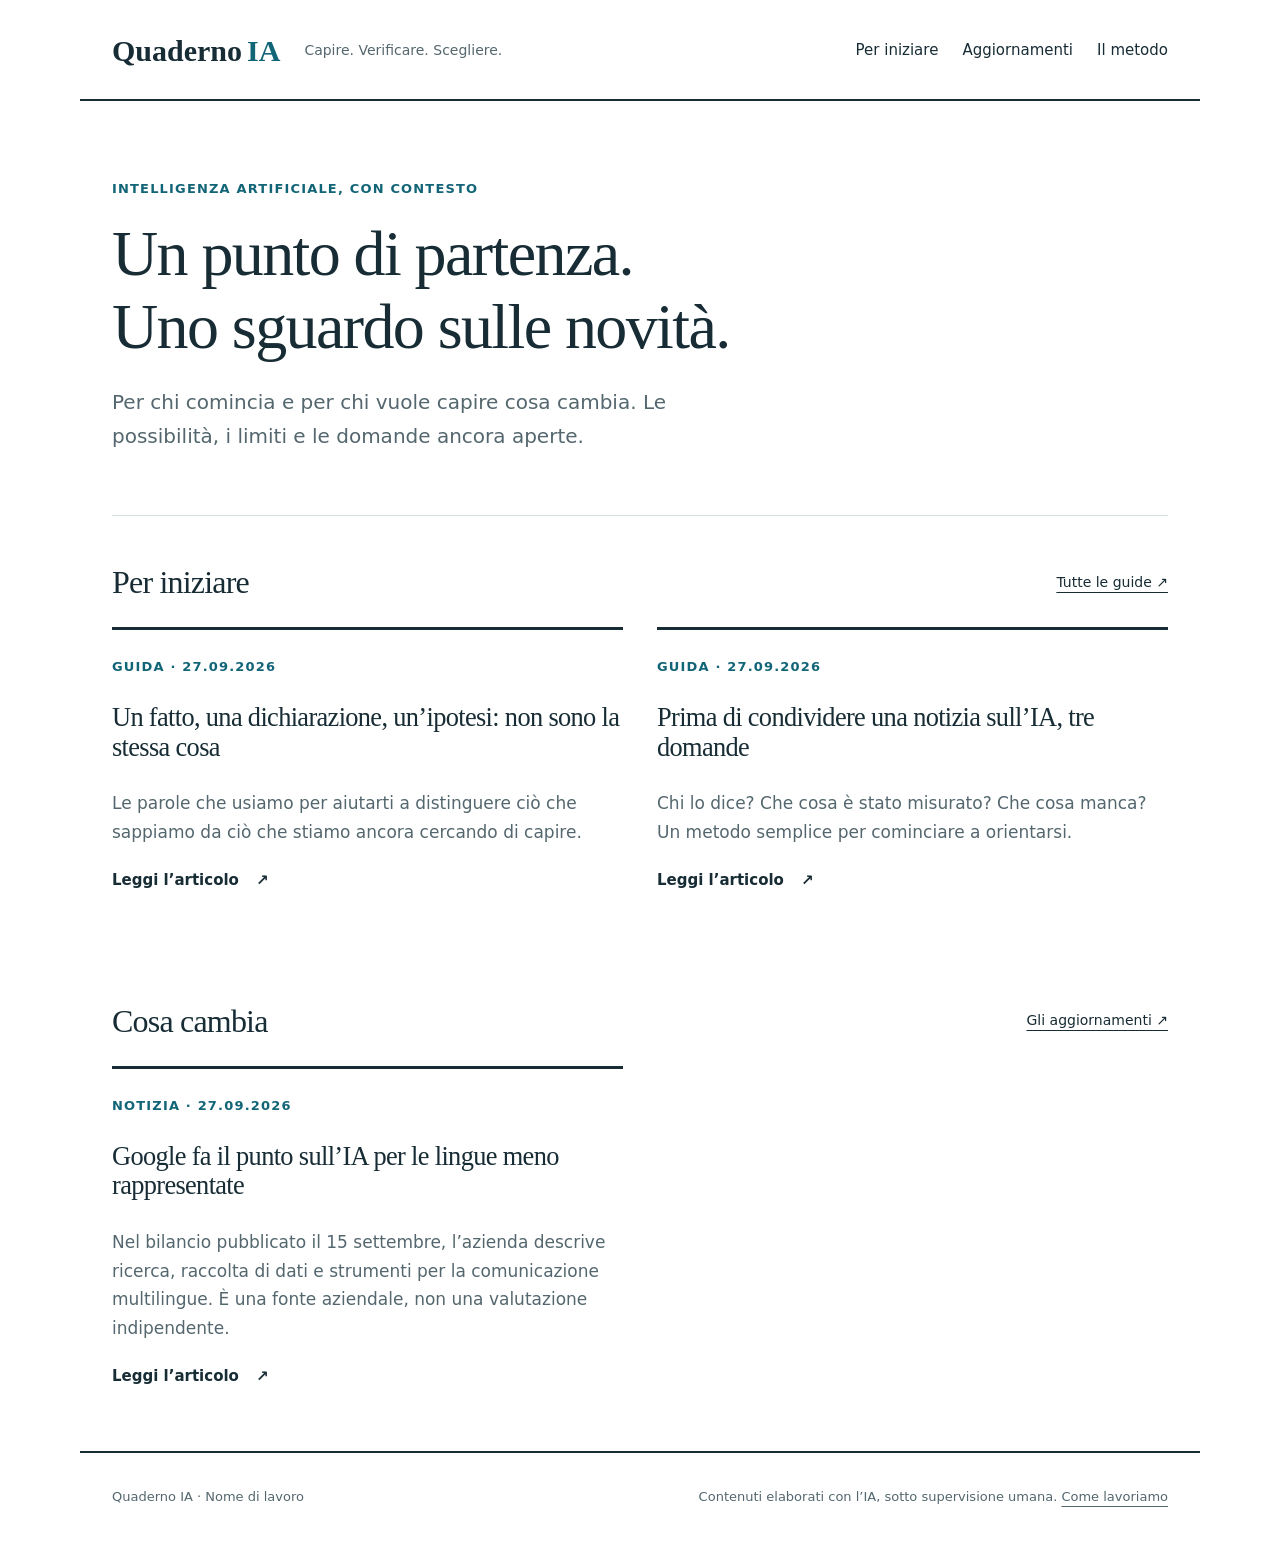
==== index.html @ fffee2d7 "Publish initial static site" ====
<!doctype html><html lang="it"><head><meta charset="utf-8"><meta name="viewport" content="width=device-width,initial-scale=1"><title>Fatti e strumenti per orientarsi · Quaderno IA</title><meta name="description" content="Guide e aggiornamenti per capire l’intelligenza artificiale, con fatti, contesto e fonti."><link rel="icon" href="./favicon.svg"><link rel="stylesheet" href="./style.css"></head><body><a class="skip" href="#contenuto">Vai al contenuto</a><header><a class="brand" href="./index.html">Quaderno<span>IA</span></a><p>Capire. Verificare. Scegliere.</p><nav aria-label="Navigazione principale"><a href="./guide.html">Per iniziare</a><a href="./aggiornamenti.html">Aggiornamenti</a><a href="./metodo.html">Il metodo</a></nav></header><main id="contenuto"><section class="intro"><p class="eyebrow">INTELLIGENZA ARTIFICIALE, CON CONTESTO</p><h1>Un punto di partenza.<br>Uno sguardo sulle novità.</h1><p>Per chi comincia e per chi vuole capire cosa cambia. Le possibilità, i limiti e le domande ancora aperte.</p></section><section class="section"><div class="section-title"><h2>Per iniziare</h2><a href="guide.html">Tutte le guide ↗</a></div><div class="grid"><article class="card"><p class="eyebrow">Guida · <time datetime="2026-09-27">27.09.2026</time></p><h3><a href="articoli/fatti-ipotesi.html">Un fatto, una dichiarazione, un’ipotesi: non sono la stessa cosa</a></h3><p>Le parole che usiamo per aiutarti a distinguere ciò che sappiamo da ciò che stiamo ancora cercando di capire.</p><a class="read" href="articoli/fatti-ipotesi.html">Leggi l’articolo <span aria-hidden="true">↗</span></a></article><article class="card"><p class="eyebrow">Guida · <time datetime="2026-09-27">27.09.2026</time></p><h3><a href="articoli/leggere-notizia-ia.html">Prima di condividere una notizia sull’IA, tre domande</a></h3><p>Chi lo dice? Che cosa è stato misurato? Che cosa manca? Un metodo semplice per cominciare a orientarsi.</p><a class="read" href="articoli/leggere-notizia-ia.html">Leggi l’articolo <span aria-hidden="true">↗</span></a></article></div></section><section class="section"><div class="section-title"><h2>Cosa cambia</h2><a href="aggiornamenti.html">Gli aggiornamenti ↗</a></div><div class="grid"><article class="card"><p class="eyebrow">Notizia · <time datetime="2026-09-27">27.09.2026</time></p><h3><a href="articoli/google-lingue-settembre.html">Google fa il punto sull’IA per le lingue meno rappresentate</a></h3><p>Nel bilancio pubblicato il 15 settembre, l’azienda descrive ricerca, raccolta di dati e strumenti per la comunicazione multilingue. È una fonte aziendale, non una valutazione indipendente.</p><a class="read" href="articoli/google-lingue-settembre.html">Leggi l’articolo <span aria-hidden="true">↗</span></a></article></div></section></main><footer><p>Quaderno IA · Nome di lavoro</p><p>Contenuti elaborati con l’IA, sotto supervisione umana. <a href="./metodo.html">Come lavoriamo</a></p></footer></body></html>
---- style.css ----
:root{color-scheme:light;--ink:#172c34;--accent:#126477;--line:#d8dfe0;--paper:#fff;--muted:#54676e}*{box-sizing:border-box}body{margin:0;background:var(--paper);color:var(--ink);font:18px/1.7 system-ui,sans-serif}a{color:inherit;text-underline-offset:5px}a:hover{color:var(--accent)}a:focus-visible{outline:3px solid #c0810b;outline-offset:5px}.skip{position:absolute;left:12px;top:-100px;background:white;padding:10px;z-index:2}.skip:focus{top:0}header,main,footer{max-width:1120px;margin:auto;padding:0 32px}header{display:flex;align-items:center;gap:24px;flex-wrap:wrap;padding-top:25px;padding-bottom:22px;border-bottom:2px solid var(--ink)}.brand{font:700 30px Georgia,serif;text-decoration:none;white-space:nowrap}.brand span{color:var(--accent);margin-left:5px}header p{font-size:14px;color:var(--muted)}nav{margin-left:auto;display:flex;gap:24px;font-size:15px}nav a{text-decoration:none}.intro{padding:65px 0 42px;border-bottom:1px solid var(--line)}.eyebrow{font:600 13px/1.5 system-ui,sans-serif;letter-spacing:.09em;text-transform:uppercase;color:var(--accent)}h1,h2,h3{font-family:Georgia,serif;line-height:1.13;letter-spacing:-.025em}h1{font-size:clamp(2.5rem,5vw,4.1rem);font-weight:500;margin:20px 0 22px}h2{font-size:2rem;font-weight:500}h3{font-size:1.65rem;font-weight:500}.intro>p:last-child{max-width:650px;color:var(--muted);font-size:20px}.section{padding:22px 0 36px}.section-title{display:flex;align-items:center;justify-content:space-between;gap:16px}.section-title>a{font-size:14px}.grid{display:grid;grid-template-columns:repeat(2,minmax(0,1fr));gap:34px}.card{border-top:3px solid var(--ink);padding:14px 0 24px}.card h3 a{text-decoration:none}.card p:not(.eyebrow){color:var(--muted);font-size:17px}.read{font-size:15px;text-decoration:none;font-weight:600}.read span{margin-left:12px}.empty{grid-column:1/-1;background:#f0f5f6;border-left:4px solid var(--accent);padding:22px 28px}.empty h3{margin:0 0 8px}.empty p{max-width:700px;font-size:16px;margin:0;color:var(--muted)}.prose{max-width:740px;margin:45px auto 70px}.prose h1{font-size:clamp(2.4rem,5vw,3.7rem)}.prose h2{margin-top:40px;font-size:1.8rem}.lead{font-size:22px;color:var(--muted);border-bottom:1px solid var(--line);padding-bottom:25px}.sources,aside{border-top:1px solid var(--line);margin-top:40px}.byline{font-size:14px;color:var(--muted)}footer{border-top:2px solid var(--ink);padding-top:20px;padding-bottom:30px;display:flex;justify-content:space-between;gap:30px;font-size:13px;color:var(--muted)}footer p{max-width:560px}@media(max-width:650px){header,main,footer{padding-left:22px;padding-right:22px}header{gap:8px}header p{display:none}nav{width:100%;margin-top:12px;margin-left:0;gap:20px;flex-wrap:wrap}.intro{padding:35px 0 25px}.grid{grid-template-columns:1fr;gap:12px}.section-title{align-items:baseline}.section-title>a{max-width:110px}.prose{margin-top:30px}footer{display:block}.empty{padding:20px}h1{overflow-wrap:anywhere}}
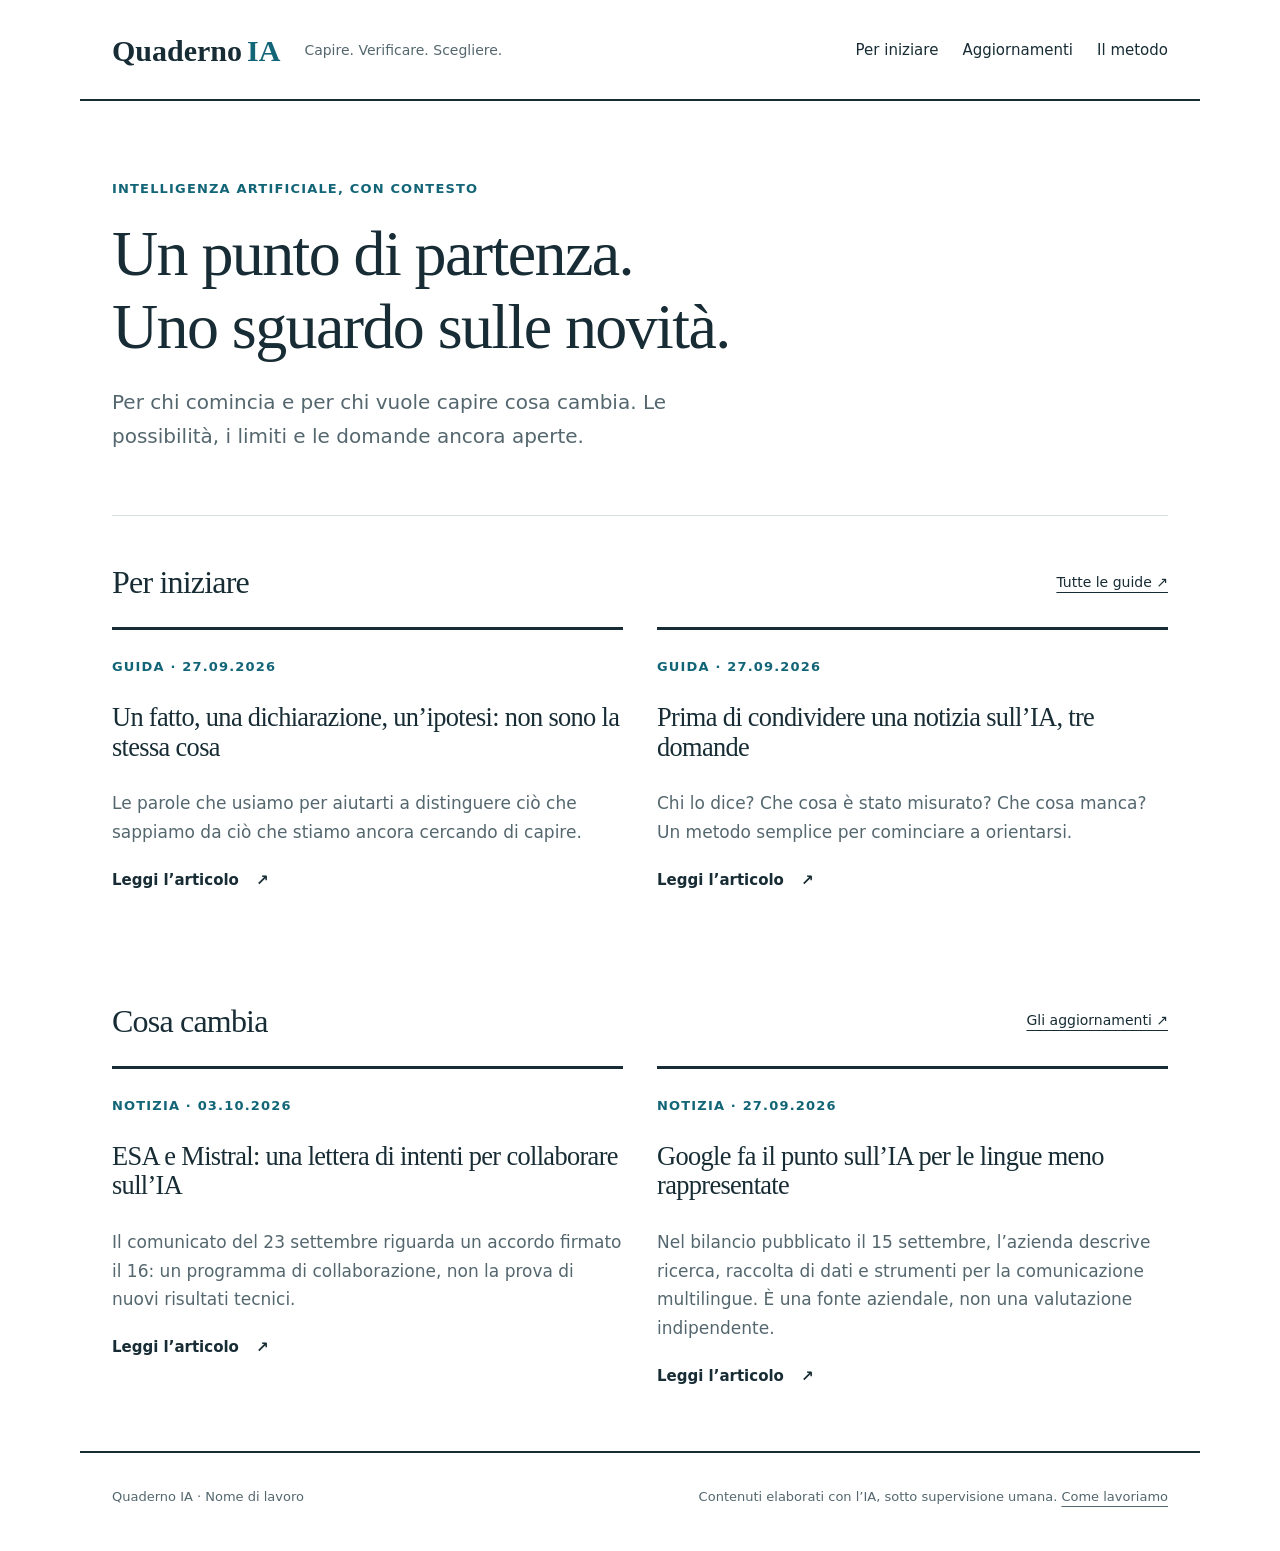
==== commit 9e83b542: "Pubblica notizia verificata sulla collaborazione ESA e Mistral" ====
--- a/index.html
+++ b/index.html
@@ -1 +1 @@
-<!doctype html><html lang="it"><head><meta charset="utf-8"><meta name="viewport" content="width=device-width,initial-scale=1"><title>Fatti e strumenti per orientarsi · Quaderno IA</title><meta name="description" content="Guide e aggiornamenti per capire l’intelligenza artificiale, con fatti, contesto e fonti."><link rel="icon" href="./favicon.svg"><link rel="stylesheet" href="./style.css"></head><body><a class="skip" href="#contenuto">Vai al contenuto</a><header><a class="brand" href="./index.html">Quaderno<span>IA</span></a><p>Capire. Verificare. Scegliere.</p><nav aria-label="Navigazione principale"><a href="./guide.html">Per iniziare</a><a href="./aggiornamenti.html">Aggiornamenti</a><a href="./metodo.html">Il metodo</a></nav></header><main id="contenuto"><section class="intro"><p class="eyebrow">INTELLIGENZA ARTIFICIALE, CON CONTESTO</p><h1>Un punto di partenza.<br>Uno sguardo sulle novità.</h1><p>Per chi comincia e per chi vuole capire cosa cambia. Le possibilità, i limiti e le domande ancora aperte.</p></section><section class="section"><div class="section-title"><h2>Per iniziare</h2><a href="guide.html">Tutte le guide ↗</a></div><div class="grid"><article class="card"><p class="eyebrow">Guida · <time datetime="2026-09-27">27.09.2026</time></p><h3><a href="articoli/fatti-ipotesi.html">Un fatto, una dichiarazione, un’ipotesi: non sono la stessa cosa</a></h3><p>Le parole che usiamo per aiutarti a distinguere ciò che sappiamo da ciò che stiamo ancora cercando di capire.</p><a class="read" href="articoli/fatti-ipotesi.html">Leggi l’articolo <span aria-hidden="true">↗</span></a></article><article class="card"><p class="eyebrow">Guida · <time datetime="2026-09-27">27.09.2026</time></p><h3><a href="articoli/leggere-notizia-ia.html">Prima di condividere una notizia sull’IA, tre domande</a></h3><p>Chi lo dice? Che cosa è stato misurato? Che cosa manca? Un metodo semplice per cominciare a orientarsi.</p><a class="read" href="articoli/leggere-notizia-ia.html">Leggi l’articolo <span aria-hidden="true">↗</span></a></article></div></section><section class="section"><div class="section-title"><h2>Cosa cambia</h2><a href="aggiornamenti.html">Gli aggiornamenti ↗</a></div><div class="grid"><article class="card"><p class="eyebrow">Notizia · <time datetime="2026-09-27">27.09.2026</time></p><h3><a href="articoli/google-lingue-settembre.html">Google fa il punto sull’IA per le lingue meno rappresentate</a></h3><p>Nel bilancio pubblicato il 15 settembre, l’azienda descrive ricerca, raccolta di dati e strumenti per la comunicazione multilingue. È una fonte aziendale, non una valutazione indipendente.</p><a class="read" href="articoli/google-lingue-settembre.html">Leggi l’articolo <span aria-hidden="true">↗</span></a></article></div></section></main><footer><p>Quaderno IA · Nome di lavoro</p><p>Contenuti elaborati con l’IA, sotto supervisione umana. <a href="./metodo.html">Come lavoriamo</a></p></footer></body></html>+<!doctype html><html lang="it"><head><meta charset="utf-8"><meta name="viewport" content="width=device-width,initial-scale=1"><title>Fatti e strumenti per orientarsi · Quaderno IA</title><meta name="description" content="Guide e aggiornamenti per capire l’intelligenza artificiale, con fatti, contesto e fonti."><link rel="icon" href="./favicon.svg"><link rel="stylesheet" href="./style.css"></head><body><a class="skip" href="#contenuto">Vai al contenuto</a><header><a class="brand" href="./index.html">Quaderno<span>IA</span></a><p>Capire. Verificare. Scegliere.</p><nav aria-label="Navigazione principale"><a href="./guide.html">Per iniziare</a><a href="./aggiornamenti.html">Aggiornamenti</a><a href="./metodo.html">Il metodo</a></nav></header><main id="contenuto"><section class="intro"><p class="eyebrow">INTELLIGENZA ARTIFICIALE, CON CONTESTO</p><h1>Un punto di partenza.<br>Uno sguardo sulle novità.</h1><p>Per chi comincia e per chi vuole capire cosa cambia. Le possibilità, i limiti e le domande ancora aperte.</p></section><section class="section"><div class="section-title"><h2>Per iniziare</h2><a href="guide.html">Tutte le guide ↗</a></div><div class="grid"><article class="card"><p class="eyebrow">Guida · <time datetime="2026-09-27">27.09.2026</time></p><h3><a href="articoli/fatti-ipotesi.html">Un fatto, una dichiarazione, un’ipotesi: non sono la stessa cosa</a></h3><p>Le parole che usiamo per aiutarti a distinguere ciò che sappiamo da ciò che stiamo ancora cercando di capire.</p><a class="read" href="articoli/fatti-ipotesi.html">Leggi l’articolo <span aria-hidden="true">↗</span></a></article><article class="card"><p class="eyebrow">Guida · <time datetime="2026-09-27">27.09.2026</time></p><h3><a href="articoli/leggere-notizia-ia.html">Prima di condividere una notizia sull’IA, tre domande</a></h3><p>Chi lo dice? Che cosa è stato misurato? Che cosa manca? Un metodo semplice per cominciare a orientarsi.</p><a class="read" href="articoli/leggere-notizia-ia.html">Leggi l’articolo <span aria-hidden="true">↗</span></a></article></div></section><section class="section"><div class="section-title"><h2>Cosa cambia</h2><a href="aggiornamenti.html">Gli aggiornamenti ↗</a></div><div class="grid"><article class="card"><p class="eyebrow">Notizia · <time datetime="2026-10-03">03.10.2026</time></p><h3><a href="articoli/esa-mistral-lettera-intenti.html">ESA e Mistral: una lettera di intenti per collaborare sull’IA</a></h3><p>Il comunicato del 23 settembre riguarda un accordo firmato il 16: un programma di collaborazione, non la prova di nuovi risultati tecnici.</p><a class="read" href="articoli/esa-mistral-lettera-intenti.html">Leggi l’articolo <span aria-hidden="true">↗</span></a></article><article class="card"><p class="eyebrow">Notizia · <time datetime="2026-09-27">27.09.2026</time></p><h3><a href="articoli/google-lingue-settembre.html">Google fa il punto sull’IA per le lingue meno rappresentate</a></h3><p>Nel bilancio pubblicato il 15 settembre, l’azienda descrive ricerca, raccolta di dati e strumenti per la comunicazione multilingue. È una fonte aziendale, non una valutazione indipendente.</p><a class="read" href="articoli/google-lingue-settembre.html">Leggi l’articolo <span aria-hidden="true">↗</span></a></article></div></section></main><footer><p>Quaderno IA · Nome di lavoro</p><p>Contenuti elaborati con l’IA, sotto supervisione umana. <a href="./metodo.html">Come lavoriamo</a></p></footer></body></html>
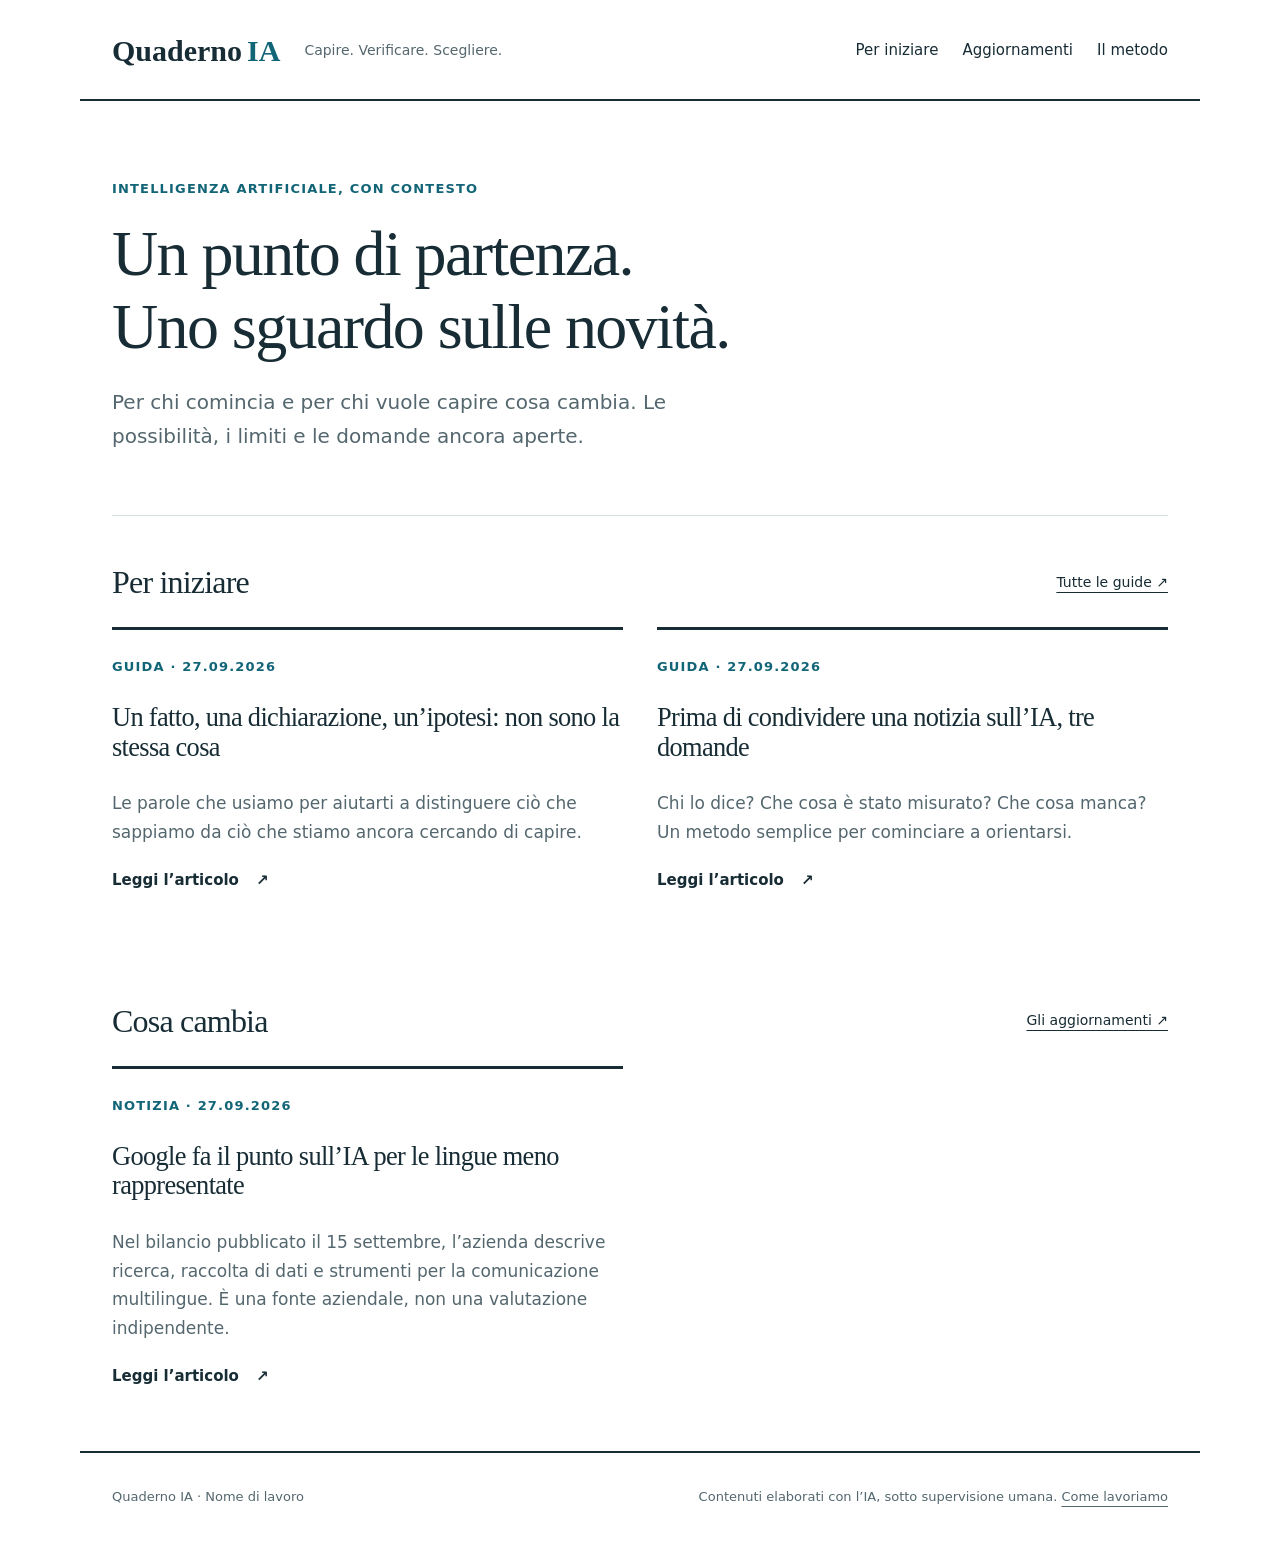
==== commit 26b14039: "Revert "Pubblica notizia verificata sulla collaborazione ESA e Mistral" This reverts commit 9e83b542" ====
--- a/index.html
+++ b/index.html
@@ -1 +1 @@
-<!doctype html><html lang="it"><head><meta charset="utf-8"><meta name="viewport" content="width=device-width,initial-scale=1"><title>Fatti e strumenti per orientarsi · Quaderno IA</title><meta name="description" content="Guide e aggiornamenti per capire l’intelligenza artificiale, con fatti, contesto e fonti."><link rel="icon" href="./favicon.svg"><link rel="stylesheet" href="./style.css"></head><body><a class="skip" href="#contenuto">Vai al contenuto</a><header><a class="brand" href="./index.html">Quaderno<span>IA</span></a><p>Capire. Verificare. Scegliere.</p><nav aria-label="Navigazione principale"><a href="./guide.html">Per iniziare</a><a href="./aggiornamenti.html">Aggiornamenti</a><a href="./metodo.html">Il metodo</a></nav></header><main id="contenuto"><section class="intro"><p class="eyebrow">INTELLIGENZA ARTIFICIALE, CON CONTESTO</p><h1>Un punto di partenza.<br>Uno sguardo sulle novità.</h1><p>Per chi comincia e per chi vuole capire cosa cambia. Le possibilità, i limiti e le domande ancora aperte.</p></section><section class="section"><div class="section-title"><h2>Per iniziare</h2><a href="guide.html">Tutte le guide ↗</a></div><div class="grid"><article class="card"><p class="eyebrow">Guida · <time datetime="2026-09-27">27.09.2026</time></p><h3><a href="articoli/fatti-ipotesi.html">Un fatto, una dichiarazione, un’ipotesi: non sono la stessa cosa</a></h3><p>Le parole che usiamo per aiutarti a distinguere ciò che sappiamo da ciò che stiamo ancora cercando di capire.</p><a class="read" href="articoli/fatti-ipotesi.html">Leggi l’articolo <span aria-hidden="true">↗</span></a></article><article class="card"><p class="eyebrow">Guida · <time datetime="2026-09-27">27.09.2026</time></p><h3><a href="articoli/leggere-notizia-ia.html">Prima di condividere una notizia sull’IA, tre domande</a></h3><p>Chi lo dice? Che cosa è stato misurato? Che cosa manca? Un metodo semplice per cominciare a orientarsi.</p><a class="read" href="articoli/leggere-notizia-ia.html">Leggi l’articolo <span aria-hidden="true">↗</span></a></article></div></section><section class="section"><div class="section-title"><h2>Cosa cambia</h2><a href="aggiornamenti.html">Gli aggiornamenti ↗</a></div><div class="grid"><article class="card"><p class="eyebrow">Notizia · <time datetime="2026-10-03">03.10.2026</time></p><h3><a href="articoli/esa-mistral-lettera-intenti.html">ESA e Mistral: una lettera di intenti per collaborare sull’IA</a></h3><p>Il comunicato del 23 settembre riguarda un accordo firmato il 16: un programma di collaborazione, non la prova di nuovi risultati tecnici.</p><a class="read" href="articoli/esa-mistral-lettera-intenti.html">Leggi l’articolo <span aria-hidden="true">↗</span></a></article><article class="card"><p class="eyebrow">Notizia · <time datetime="2026-09-27">27.09.2026</time></p><h3><a href="articoli/google-lingue-settembre.html">Google fa il punto sull’IA per le lingue meno rappresentate</a></h3><p>Nel bilancio pubblicato il 15 settembre, l’azienda descrive ricerca, raccolta di dati e strumenti per la comunicazione multilingue. È una fonte aziendale, non una valutazione indipendente.</p><a class="read" href="articoli/google-lingue-settembre.html">Leggi l’articolo <span aria-hidden="true">↗</span></a></article></div></section></main><footer><p>Quaderno IA · Nome di lavoro</p><p>Contenuti elaborati con l’IA, sotto supervisione umana. <a href="./metodo.html">Come lavoriamo</a></p></footer></body></html>+<!doctype html><html lang="it"><head><meta charset="utf-8"><meta name="viewport" content="width=device-width,initial-scale=1"><title>Fatti e strumenti per orientarsi · Quaderno IA</title><meta name="description" content="Guide e aggiornamenti per capire l’intelligenza artificiale, con fatti, contesto e fonti."><link rel="icon" href="./favicon.svg"><link rel="stylesheet" href="./style.css"></head><body><a class="skip" href="#contenuto">Vai al contenuto</a><header><a class="brand" href="./index.html">Quaderno<span>IA</span></a><p>Capire. Verificare. Scegliere.</p><nav aria-label="Navigazione principale"><a href="./guide.html">Per iniziare</a><a href="./aggiornamenti.html">Aggiornamenti</a><a href="./metodo.html">Il metodo</a></nav></header><main id="contenuto"><section class="intro"><p class="eyebrow">INTELLIGENZA ARTIFICIALE, CON CONTESTO</p><h1>Un punto di partenza.<br>Uno sguardo sulle novità.</h1><p>Per chi comincia e per chi vuole capire cosa cambia. Le possibilità, i limiti e le domande ancora aperte.</p></section><section class="section"><div class="section-title"><h2>Per iniziare</h2><a href="guide.html">Tutte le guide ↗</a></div><div class="grid"><article class="card"><p class="eyebrow">Guida · <time datetime="2026-09-27">27.09.2026</time></p><h3><a href="articoli/fatti-ipotesi.html">Un fatto, una dichiarazione, un’ipotesi: non sono la stessa cosa</a></h3><p>Le parole che usiamo per aiutarti a distinguere ciò che sappiamo da ciò che stiamo ancora cercando di capire.</p><a class="read" href="articoli/fatti-ipotesi.html">Leggi l’articolo <span aria-hidden="true">↗</span></a></article><article class="card"><p class="eyebrow">Guida · <time datetime="2026-09-27">27.09.2026</time></p><h3><a href="articoli/leggere-notizia-ia.html">Prima di condividere una notizia sull’IA, tre domande</a></h3><p>Chi lo dice? Che cosa è stato misurato? Che cosa manca? Un metodo semplice per cominciare a orientarsi.</p><a class="read" href="articoli/leggere-notizia-ia.html">Leggi l’articolo <span aria-hidden="true">↗</span></a></article></div></section><section class="section"><div class="section-title"><h2>Cosa cambia</h2><a href="aggiornamenti.html">Gli aggiornamenti ↗</a></div><div class="grid"><article class="card"><p class="eyebrow">Notizia · <time datetime="2026-09-27">27.09.2026</time></p><h3><a href="articoli/google-lingue-settembre.html">Google fa il punto sull’IA per le lingue meno rappresentate</a></h3><p>Nel bilancio pubblicato il 15 settembre, l’azienda descrive ricerca, raccolta di dati e strumenti per la comunicazione multilingue. È una fonte aziendale, non una valutazione indipendente.</p><a class="read" href="articoli/google-lingue-settembre.html">Leggi l’articolo <span aria-hidden="true">↗</span></a></article></div></section></main><footer><p>Quaderno IA · Nome di lavoro</p><p>Contenuti elaborati con l’IA, sotto supervisione umana. <a href="./metodo.html">Come lavoriamo</a></p></footer></body></html>
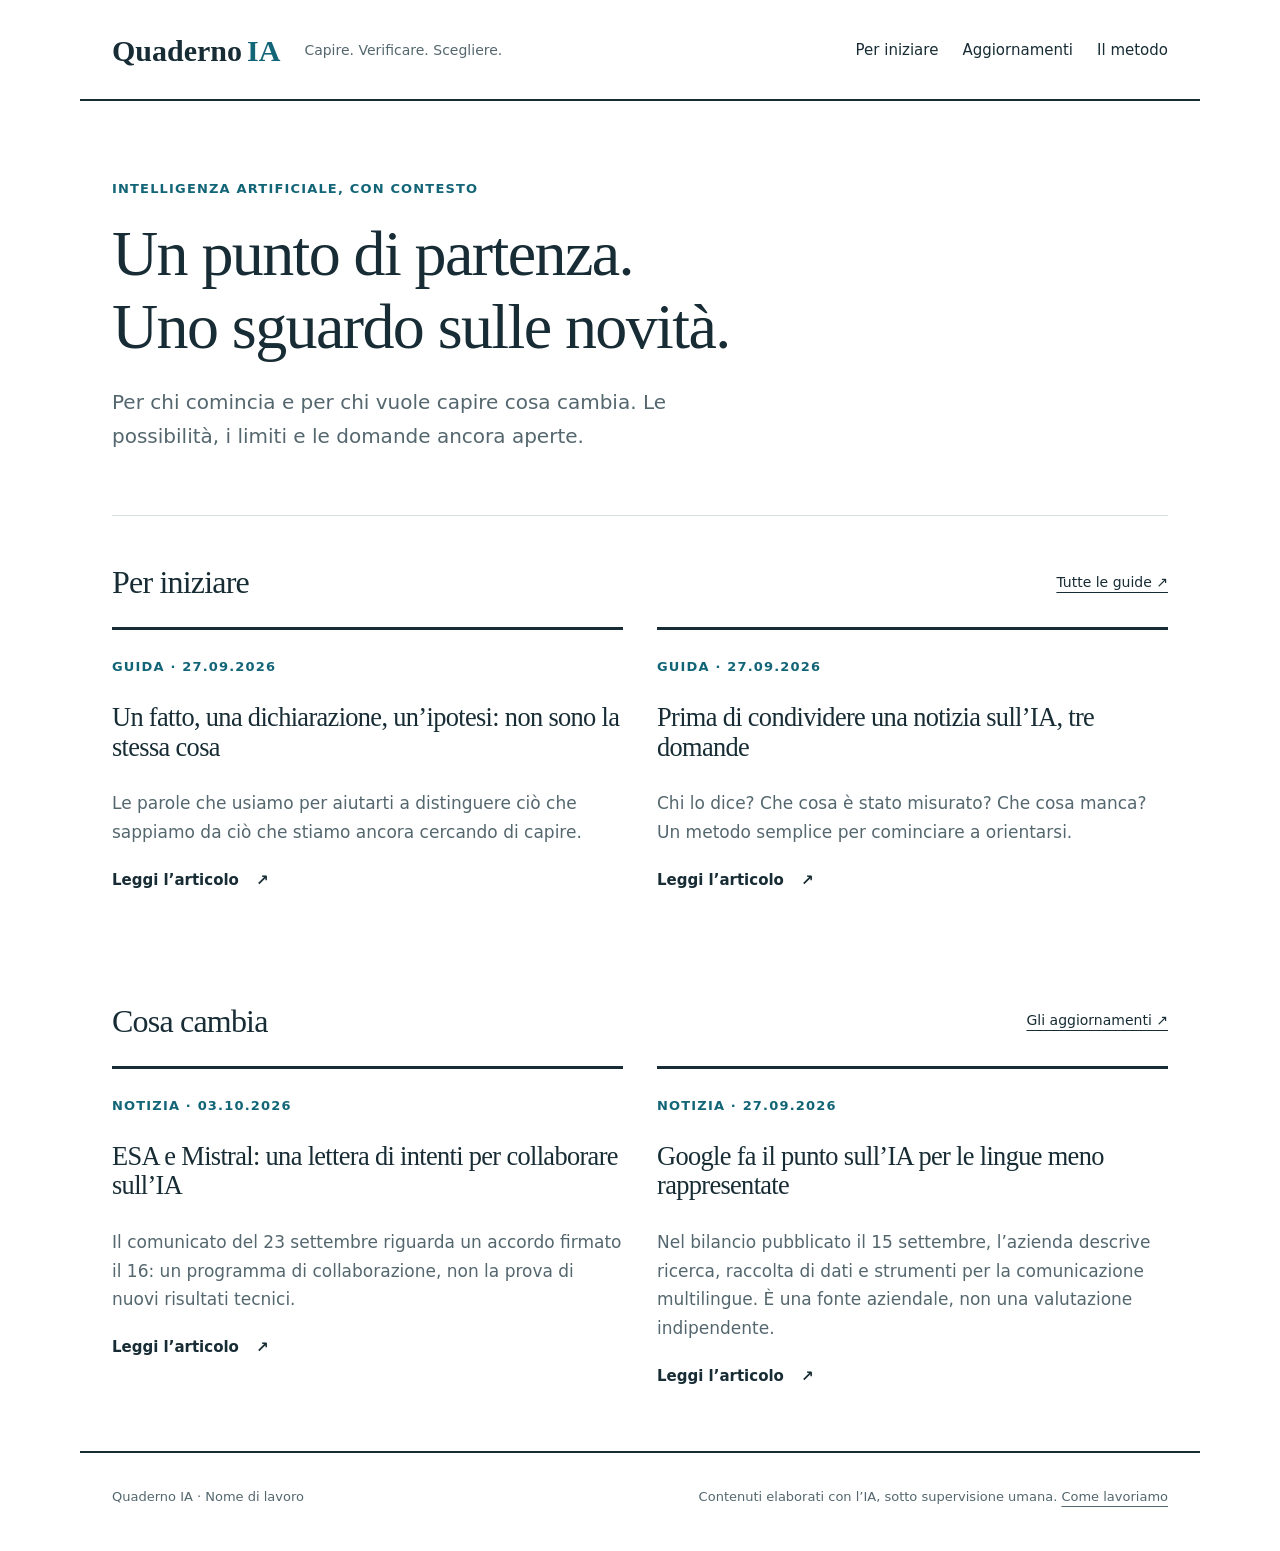
==== commit 669db193: "Reapply "Pubblica notizia verificata sulla collaborazione ESA e Mistral" This reverts commit 26b1403" ====
--- a/index.html
+++ b/index.html
@@ -1 +1 @@
-<!doctype html><html lang="it"><head><meta charset="utf-8"><meta name="viewport" content="width=device-width,initial-scale=1"><title>Fatti e strumenti per orientarsi · Quaderno IA</title><meta name="description" content="Guide e aggiornamenti per capire l’intelligenza artificiale, con fatti, contesto e fonti."><link rel="icon" href="./favicon.svg"><link rel="stylesheet" href="./style.css"></head><body><a class="skip" href="#contenuto">Vai al contenuto</a><header><a class="brand" href="./index.html">Quaderno<span>IA</span></a><p>Capire. Verificare. Scegliere.</p><nav aria-label="Navigazione principale"><a href="./guide.html">Per iniziare</a><a href="./aggiornamenti.html">Aggiornamenti</a><a href="./metodo.html">Il metodo</a></nav></header><main id="contenuto"><section class="intro"><p class="eyebrow">INTELLIGENZA ARTIFICIALE, CON CONTESTO</p><h1>Un punto di partenza.<br>Uno sguardo sulle novità.</h1><p>Per chi comincia e per chi vuole capire cosa cambia. Le possibilità, i limiti e le domande ancora aperte.</p></section><section class="section"><div class="section-title"><h2>Per iniziare</h2><a href="guide.html">Tutte le guide ↗</a></div><div class="grid"><article class="card"><p class="eyebrow">Guida · <time datetime="2026-09-27">27.09.2026</time></p><h3><a href="articoli/fatti-ipotesi.html">Un fatto, una dichiarazione, un’ipotesi: non sono la stessa cosa</a></h3><p>Le parole che usiamo per aiutarti a distinguere ciò che sappiamo da ciò che stiamo ancora cercando di capire.</p><a class="read" href="articoli/fatti-ipotesi.html">Leggi l’articolo <span aria-hidden="true">↗</span></a></article><article class="card"><p class="eyebrow">Guida · <time datetime="2026-09-27">27.09.2026</time></p><h3><a href="articoli/leggere-notizia-ia.html">Prima di condividere una notizia sull’IA, tre domande</a></h3><p>Chi lo dice? Che cosa è stato misurato? Che cosa manca? Un metodo semplice per cominciare a orientarsi.</p><a class="read" href="articoli/leggere-notizia-ia.html">Leggi l’articolo <span aria-hidden="true">↗</span></a></article></div></section><section class="section"><div class="section-title"><h2>Cosa cambia</h2><a href="aggiornamenti.html">Gli aggiornamenti ↗</a></div><div class="grid"><article class="card"><p class="eyebrow">Notizia · <time datetime="2026-09-27">27.09.2026</time></p><h3><a href="articoli/google-lingue-settembre.html">Google fa il punto sull’IA per le lingue meno rappresentate</a></h3><p>Nel bilancio pubblicato il 15 settembre, l’azienda descrive ricerca, raccolta di dati e strumenti per la comunicazione multilingue. È una fonte aziendale, non una valutazione indipendente.</p><a class="read" href="articoli/google-lingue-settembre.html">Leggi l’articolo <span aria-hidden="true">↗</span></a></article></div></section></main><footer><p>Quaderno IA · Nome di lavoro</p><p>Contenuti elaborati con l’IA, sotto supervisione umana. <a href="./metodo.html">Come lavoriamo</a></p></footer></body></html>+<!doctype html><html lang="it"><head><meta charset="utf-8"><meta name="viewport" content="width=device-width,initial-scale=1"><title>Fatti e strumenti per orientarsi · Quaderno IA</title><meta name="description" content="Guide e aggiornamenti per capire l’intelligenza artificiale, con fatti, contesto e fonti."><link rel="icon" href="./favicon.svg"><link rel="stylesheet" href="./style.css"></head><body><a class="skip" href="#contenuto">Vai al contenuto</a><header><a class="brand" href="./index.html">Quaderno<span>IA</span></a><p>Capire. Verificare. Scegliere.</p><nav aria-label="Navigazione principale"><a href="./guide.html">Per iniziare</a><a href="./aggiornamenti.html">Aggiornamenti</a><a href="./metodo.html">Il metodo</a></nav></header><main id="contenuto"><section class="intro"><p class="eyebrow">INTELLIGENZA ARTIFICIALE, CON CONTESTO</p><h1>Un punto di partenza.<br>Uno sguardo sulle novità.</h1><p>Per chi comincia e per chi vuole capire cosa cambia. Le possibilità, i limiti e le domande ancora aperte.</p></section><section class="section"><div class="section-title"><h2>Per iniziare</h2><a href="guide.html">Tutte le guide ↗</a></div><div class="grid"><article class="card"><p class="eyebrow">Guida · <time datetime="2026-09-27">27.09.2026</time></p><h3><a href="articoli/fatti-ipotesi.html">Un fatto, una dichiarazione, un’ipotesi: non sono la stessa cosa</a></h3><p>Le parole che usiamo per aiutarti a distinguere ciò che sappiamo da ciò che stiamo ancora cercando di capire.</p><a class="read" href="articoli/fatti-ipotesi.html">Leggi l’articolo <span aria-hidden="true">↗</span></a></article><article class="card"><p class="eyebrow">Guida · <time datetime="2026-09-27">27.09.2026</time></p><h3><a href="articoli/leggere-notizia-ia.html">Prima di condividere una notizia sull’IA, tre domande</a></h3><p>Chi lo dice? Che cosa è stato misurato? Che cosa manca? Un metodo semplice per cominciare a orientarsi.</p><a class="read" href="articoli/leggere-notizia-ia.html">Leggi l’articolo <span aria-hidden="true">↗</span></a></article></div></section><section class="section"><div class="section-title"><h2>Cosa cambia</h2><a href="aggiornamenti.html">Gli aggiornamenti ↗</a></div><div class="grid"><article class="card"><p class="eyebrow">Notizia · <time datetime="2026-10-03">03.10.2026</time></p><h3><a href="articoli/esa-mistral-lettera-intenti.html">ESA e Mistral: una lettera di intenti per collaborare sull’IA</a></h3><p>Il comunicato del 23 settembre riguarda un accordo firmato il 16: un programma di collaborazione, non la prova di nuovi risultati tecnici.</p><a class="read" href="articoli/esa-mistral-lettera-intenti.html">Leggi l’articolo <span aria-hidden="true">↗</span></a></article><article class="card"><p class="eyebrow">Notizia · <time datetime="2026-09-27">27.09.2026</time></p><h3><a href="articoli/google-lingue-settembre.html">Google fa il punto sull’IA per le lingue meno rappresentate</a></h3><p>Nel bilancio pubblicato il 15 settembre, l’azienda descrive ricerca, raccolta di dati e strumenti per la comunicazione multilingue. È una fonte aziendale, non una valutazione indipendente.</p><a class="read" href="articoli/google-lingue-settembre.html">Leggi l’articolo <span aria-hidden="true">↗</span></a></article></div></section></main><footer><p>Quaderno IA · Nome di lavoro</p><p>Contenuti elaborati con l’IA, sotto supervisione umana. <a href="./metodo.html">Come lavoriamo</a></p></footer></body></html>
